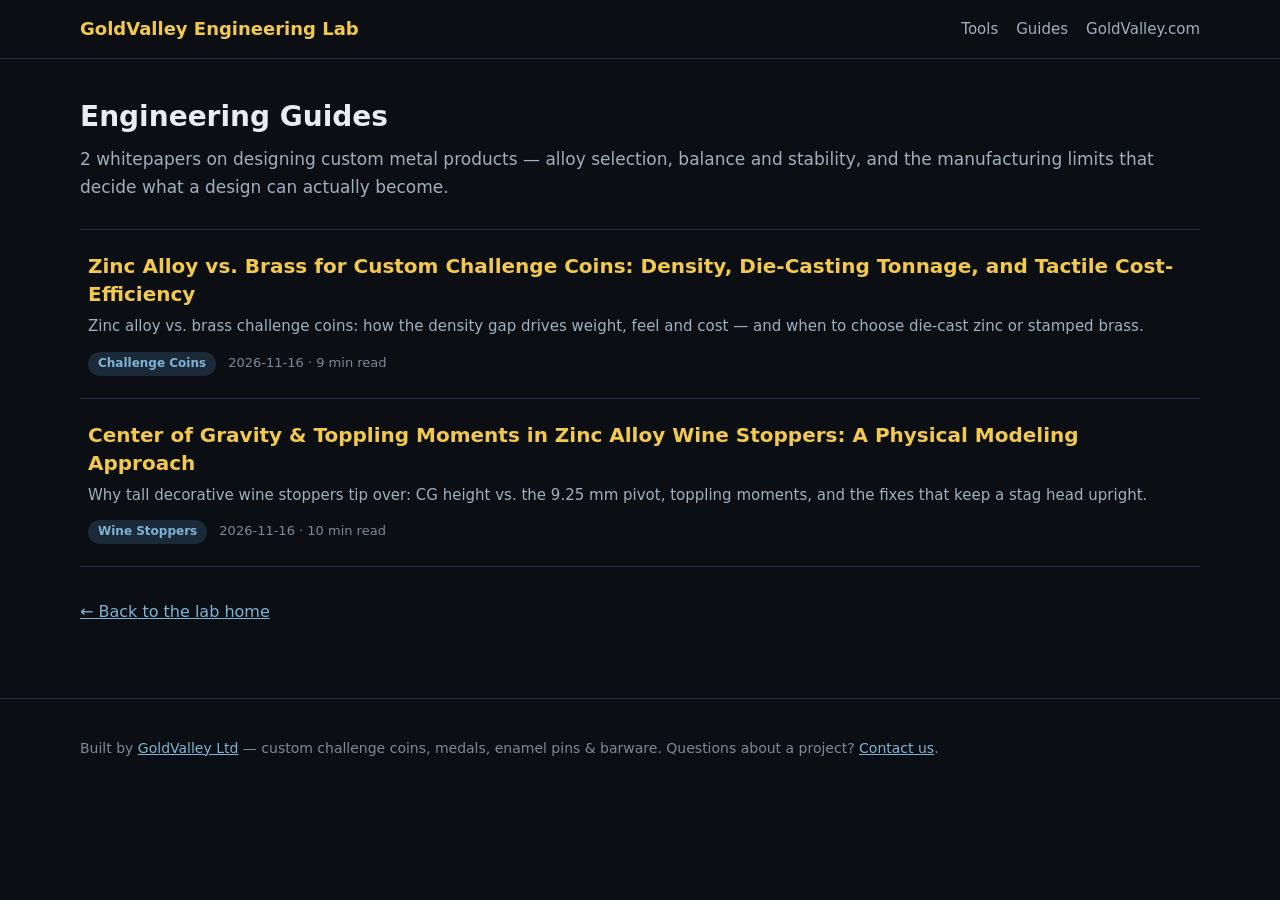
==== guides/index.html @ 3a90ec61 "Homepage redesign: wide layout (1120px), tools as 2-col product grid, guides as editorial list + ded" ====
<!DOCTYPE html>
<html lang="en">
<head>
<meta charset="utf-8">
<meta name="viewport" content="width=device-width, initial-scale=1">
<title>Engineering Guides — GoldValley Engineering Lab</title>
<meta name="description" content="DFM whitepapers from GoldValley: alloy selection, centre-of-gravity modelling, and manufacturing guides for custom metal products.">
<link rel="canonical" href="https://goldvalleyltd.github.io/guides/">
<meta property="og:title" content="Engineering Guides — GoldValley Engineering Lab">
<meta property="og:description" content="DFM whitepapers from GoldValley: alloy selection, centre-of-gravity modelling, and manufacturing guides for custom metal products.">
<meta property="og:type" content="website">
<meta property="og:url" content="https://goldvalleyltd.github.io/guides/">
<meta name="google-site-verification" content="7lYSJzwFEwVVvmBxMrC_s2HmvsHmRAUf4DjqhZ7b164" />
<script type="application/ld+json">{"@context":"https://schema.org","@type":"WebPage","name":"Engineering Guides — GoldValley Engineering Lab","url":"https://goldvalleyltd.github.io/guides/"}</script>
<link rel="stylesheet" href="/assets/style.css">
</head>
<body>
<header class="site-header"><div class="wrap wide">
  <a class="brand" href="/">GoldValley Engineering Lab</a>
  <nav><a href="/tools/">Tools</a><a href="/guides/">Guides</a><a href="https://www.goldvalleyltd.com/">GoldValley.com</a></nav>
</div></header>
<main><div class="wrap wide">
<h1>Engineering Guides</h1>
<p class="lede">2 whitepapers on designing custom metal products — alloy selection, balance and stability, and the manufacturing limits that decide what a design can actually become.</p>
<div class="guide-list">
<a class="guide-row" href="https://goldvalleyltd.github.io/guides/brass-vs-zinc-alloy-coins/"><h2>Zinc Alloy vs. Brass for Custom Challenge Coins: Density, Die-Casting Tonnage, and Tactile Cost-Efficiency</h2><p>Zinc alloy vs. brass challenge coins: how the density gap drives weight, feel and cost — and when to choose die-cast zinc or stamped brass.</p><span class="guide-meta"><span class="topic">Challenge Coins</span> 2026-11-16 · 9 min read</span></a><a class="guide-row" href="https://goldvalleyltd.github.io/guides/wine-stopper-center-of-gravity/"><h2>Center of Gravity & Toppling Moments in Zinc Alloy Wine Stoppers: A Physical Modeling Approach</h2><p>Why tall decorative wine stoppers tip over: CG height vs. the 9.25 mm pivot, toppling moments, and the fixes that keep a stag head upright.</p><span class="guide-meta"><span class="topic">Wine Stoppers</span> 2026-11-16 · 10 min read</span></a>
</div>
<p class="back"><a href="/">← Back to the lab home</a></p>

</div></main>
<footer class="site-footer"><div class="wrap wide">
  <p>Built by <a href="https://www.goldvalleyltd.com/">GoldValley Ltd</a> — custom challenge coins, medals, enamel pins &amp; barware. Questions about a project? <a href="https://www.goldvalleyltd.com/contact-us/">Contact us</a>.</p>
</div></footer>
</body>
</html>
---- assets/style.css ----
body{font-family:system-ui,-apple-system,"Segoe UI",Roboto,Helvetica,Arial,sans-serif;margin:0;background:#0b0f14;color:#e8edf2;line-height:1.65}
.wrap{max-width:760px;margin:0 auto;padding:0 20px}
.wrap.wide{max-width:1120px}
a{color:#7fb3d5}
.site-header{border-bottom:1px solid #223040;padding:14px 0}
.site-header .wrap{display:flex;justify-content:space-between;align-items:center;flex-wrap:wrap;gap:8px}
.brand{color:#f2c94c;font-weight:700;text-decoration:none;font-size:18px}
.site-header nav a{color:#9fb0c0;text-decoration:none;margin-left:18px;font-size:15px}
.site-header nav a:hover{color:#e8edf2}
main{padding:40px 0 56px}
h1{font-size:28px;line-height:1.3;margin:0 0 10px}
h2{font-size:22px;margin:36px 0 10px}
h3{font-size:18px;margin:28px 0 8px}
p.lede{color:#9fb0c0;margin:0 0 28px;font-size:17px}
.hero{margin-bottom:8px}
.hero h1{font-size:34px}
.section{margin-top:44px}
.section-head{display:flex;justify-content:space-between;align-items:baseline;gap:16px;border-bottom:1px solid #223040;padding-bottom:10px;margin-bottom:20px}
.section-head h2{margin:0;font-size:22px}
.section-link{color:#9fb0c0;text-decoration:none;font-size:15px;white-space:nowrap}
.section-link:hover{color:#f2c94c}
.tool-grid{display:grid;grid-template-columns:1fr 1fr;gap:20px}
.tool-card{display:block;background:#131a22;border:1px solid #223040;border-top:3px solid #f2c94c;border-radius:12px;padding:22px 24px;text-decoration:none;color:inherit}
.tool-card:hover{border-color:#3d5a74;border-top-color:#f2c94c}
.tool-badge{display:inline-block;color:#f2c94c;font-size:12px;font-weight:700;letter-spacing:.08em;text-transform:uppercase}
.tool-card h2{font-size:20px;margin:10px 0 4px;color:#e8edf2}
.tool-tag{color:#7c8a98;font-size:13px;margin:0 0 10px}
.tool-card p{margin:0 0 14px;color:#9fb0c0;font-size:15px}
.tool-launch{color:#f2c94c;font-weight:600;font-size:15px}
.guide-list{border-top:1px solid #223040}
.guide-row{display:block;padding:22px 8px;border-bottom:1px solid #223040;text-decoration:none;color:inherit}
.guide-row:hover{background:#10161d}
.guide-row h2{font-size:20px;line-height:1.4;margin:0 0 6px;color:#f2c94c}
.guide-row p{margin:0 0 10px;color:#9fb0c0;font-size:15px}
.guide-meta{color:#7c8a98;font-size:13px}
.topic{display:inline-block;background:#1a2a38;color:#7fb3d5;border-radius:20px;padding:2px 10px;margin-right:8px;font-size:12px;font-weight:600}
.meta{color:#7c8a98;font-size:14px;margin:0 0 20px}
.tool-callout{background:#131a22;border-left:4px solid #f2c94c;padding:12px 16px;border-radius:0 8px 8px 0;margin:0 0 24px}
.toc{background:#10161d;border:1px solid #223040;border-radius:10px;padding:12px 20px;margin:0 0 28px}
.toc p{margin:0 0 6px;font-weight:700;color:#f2c94c}
.toc ul{margin:0;padding-left:20px}
.toc li{margin:4px 0}
.article-body{font-size:16.5px}
.article-body table{border-collapse:collapse;width:100%;margin:20px 0;font-size:15px}
.article-body th,.article-body td{border:1px solid #2a3a4a;padding:8px 10px;text-align:left}
.article-body th{background:#131a22;color:#f2c94c}
.article-body blockquote{border-left:3px solid #3d5a74;margin:20px 0;padding:4px 16px;color:#c4d0dc;background:#10161d;border-radius:0 8px 8px 0}
.article-body img{max-width:100%;height:auto;border-radius:8px}
.cta-box{background:#131a22;border:1px solid #3d5a74;border-radius:12px;padding:20px 24px;margin:36px 0;text-align:center}
.cta-box p{margin:8px 0}
.cta-btn{display:inline-block;background:#f2c94c;color:#0b0f14;font-weight:700;text-decoration:none;padding:10px 22px;border-radius:8px;margin-top:6px}
.back{margin-top:32px}
.site-footer{border-top:1px solid #223040;padding:24px 0 32px;color:#7c8a98;font-size:14px}
@media (max-width:720px){.tool-grid{grid-template-columns:1fr}.hero h1{font-size:27px}}
@media (max-width:560px){h1{font-size:24px}.site-header nav a{margin-left:12px}}
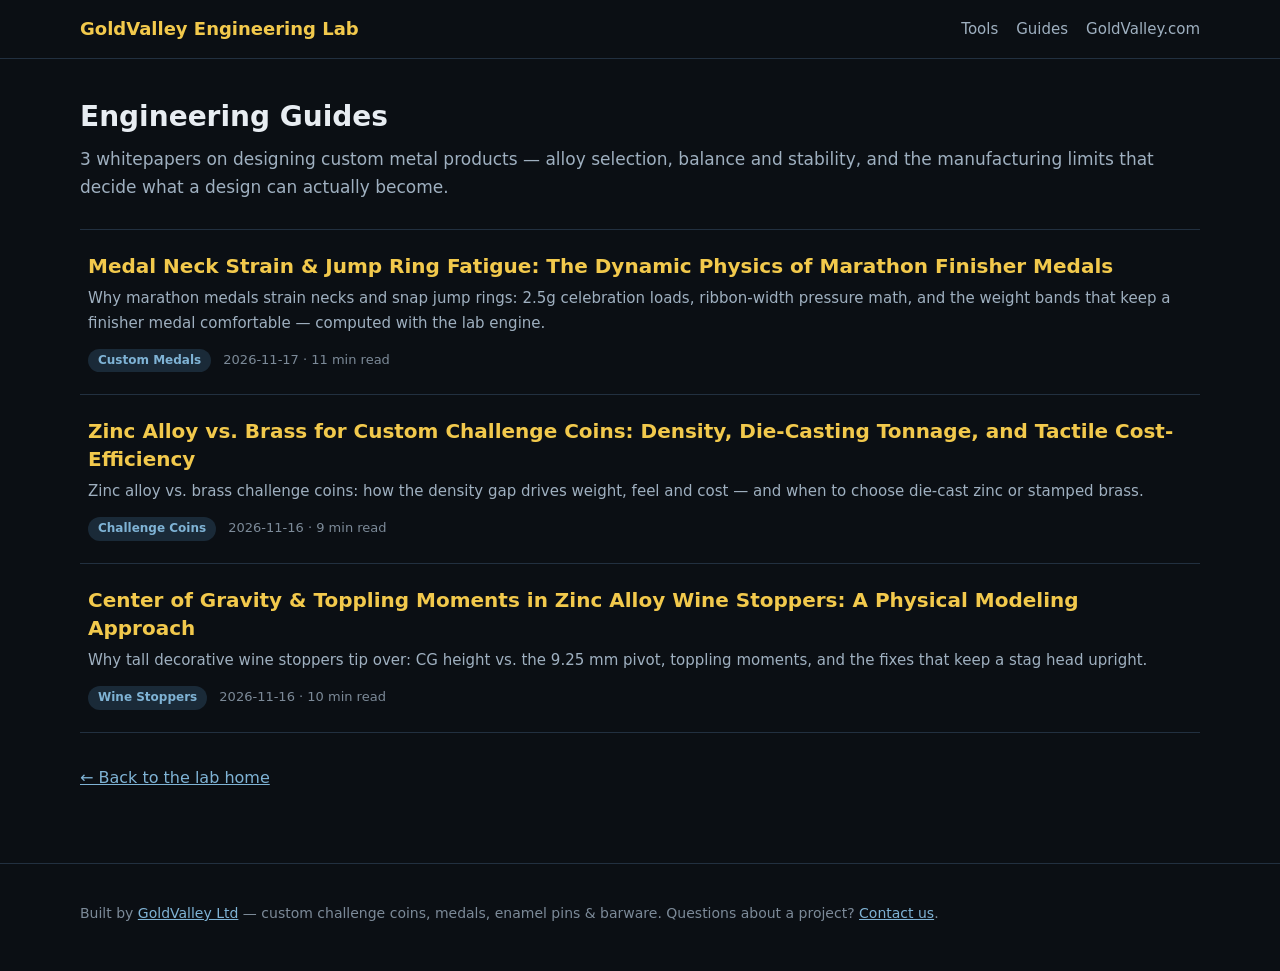
==== commit 71929c7f: "Add guide GH-003: Medal Neck Strain & Jump Ring Fatigue (medal-neck-strain-engineering) - 70mm zinc " ====
--- a/guides/index.html
+++ b/guides/index.html
@@ -12,7 +12,7 @@
 <meta property="og:url" content="https://goldvalleyltd.github.io/guides/">
 <meta name="google-site-verification" content="7lYSJzwFEwVVvmBxMrC_s2HmvsHmRAUf4DjqhZ7b164" />
 <script type="application/ld+json">{"@context":"https://schema.org","@type":"WebPage","name":"Engineering Guides — GoldValley Engineering Lab","url":"https://goldvalleyltd.github.io/guides/"}</script>
-<link rel="stylesheet" href="/assets/style.css">
+<link rel="stylesheet" href="/assets/style.css?v=75b6060c">
 </head>
 <body>
 <header class="site-header"><div class="wrap wide">
@@ -21,9 +21,9 @@
 </div></header>
 <main><div class="wrap wide">
 <h1>Engineering Guides</h1>
-<p class="lede">2 whitepapers on designing custom metal products — alloy selection, balance and stability, and the manufacturing limits that decide what a design can actually become.</p>
+<p class="lede">3 whitepapers on designing custom metal products — alloy selection, balance and stability, and the manufacturing limits that decide what a design can actually become.</p>
 <div class="guide-list">
-<a class="guide-row" href="https://goldvalleyltd.github.io/guides/brass-vs-zinc-alloy-coins/"><h2>Zinc Alloy vs. Brass for Custom Challenge Coins: Density, Die-Casting Tonnage, and Tactile Cost-Efficiency</h2><p>Zinc alloy vs. brass challenge coins: how the density gap drives weight, feel and cost — and when to choose die-cast zinc or stamped brass.</p><span class="guide-meta"><span class="topic">Challenge Coins</span> 2026-11-16 · 9 min read</span></a><a class="guide-row" href="https://goldvalleyltd.github.io/guides/wine-stopper-center-of-gravity/"><h2>Center of Gravity & Toppling Moments in Zinc Alloy Wine Stoppers: A Physical Modeling Approach</h2><p>Why tall decorative wine stoppers tip over: CG height vs. the 9.25 mm pivot, toppling moments, and the fixes that keep a stag head upright.</p><span class="guide-meta"><span class="topic">Wine Stoppers</span> 2026-11-16 · 10 min read</span></a>
+<a class="guide-row" href="https://goldvalleyltd.github.io/guides/medal-neck-strain-engineering/"><h2>Medal Neck Strain & Jump Ring Fatigue: The Dynamic Physics of Marathon Finisher Medals</h2><p>Why marathon medals strain necks and snap jump rings: 2.5g celebration loads, ribbon-width pressure math, and the weight bands that keep a finisher medal comfortable — computed with the lab engine.</p><span class="guide-meta"><span class="topic">Custom Medals</span> 2026-11-17 · 11 min read</span></a><a class="guide-row" href="https://goldvalleyltd.github.io/guides/brass-vs-zinc-alloy-coins/"><h2>Zinc Alloy vs. Brass for Custom Challenge Coins: Density, Die-Casting Tonnage, and Tactile Cost-Efficiency</h2><p>Zinc alloy vs. brass challenge coins: how the density gap drives weight, feel and cost — and when to choose die-cast zinc or stamped brass.</p><span class="guide-meta"><span class="topic">Challenge Coins</span> 2026-11-16 · 9 min read</span></a><a class="guide-row" href="https://goldvalleyltd.github.io/guides/wine-stopper-center-of-gravity/"><h2>Center of Gravity & Toppling Moments in Zinc Alloy Wine Stoppers: A Physical Modeling Approach</h2><p>Why tall decorative wine stoppers tip over: CG height vs. the 9.25 mm pivot, toppling moments, and the fixes that keep a stag head upright.</p><span class="guide-meta"><span class="topic">Wine Stoppers</span> 2026-11-16 · 10 min read</span></a>
 </div>
 <p class="back"><a href="/">← Back to the lab home</a></p>
 
--- a/assets/style.css
+++ b/assets/style.css
@@ -35,7 +35,11 @@
 .guide-meta{color:#7c8a98;font-size:13px}
 .topic{display:inline-block;background:#1a2a38;color:#7fb3d5;border-radius:20px;padding:2px 10px;margin-right:8px;font-size:12px;font-weight:600}
 .meta{color:#7c8a98;font-size:14px;margin:0 0 20px}
-.tool-callout{background:#131a22;border-left:4px solid #f2c94c;padding:12px 16px;border-radius:0 8px 8px 0;margin:0 0 24px}
+.guide-layout{display:grid;grid-template-columns:minmax(0,1fr) 280px;gap:48px;align-items:start}
+.guide-sidebar{position:sticky;top:24px}
+.sidebar-tool{background:#131a22;border:1px solid #223040;border-top:3px solid #f2c94c;border-radius:12px;padding:16px 18px;margin-bottom:20px}
+.sidebar-tool p{margin:6px 0;font-size:14px;color:#9fb0c0}
+.sidebar-tool strong{color:#f2c94c}
 .toc{background:#10161d;border:1px solid #223040;border-radius:10px;padding:12px 20px;margin:0 0 28px}
 .toc p{margin:0 0 6px;font-weight:700;color:#f2c94c}
 .toc ul{margin:0;padding-left:20px}
@@ -51,5 +55,6 @@
 .cta-btn{display:inline-block;background:#f2c94c;color:#0b0f14;font-weight:700;text-decoration:none;padding:10px 22px;border-radius:8px;margin-top:6px}
 .back{margin-top:32px}
 .site-footer{border-top:1px solid #223040;padding:24px 0 32px;color:#7c8a98;font-size:14px}
+@media (max-width:900px){.guide-layout{grid-template-columns:1fr}.guide-sidebar{position:static}}
 @media (max-width:720px){.tool-grid{grid-template-columns:1fr}.hero h1{font-size:27px}}
 @media (max-width:560px){h1{font-size:24px}.site-header nav a{margin-left:12px}}
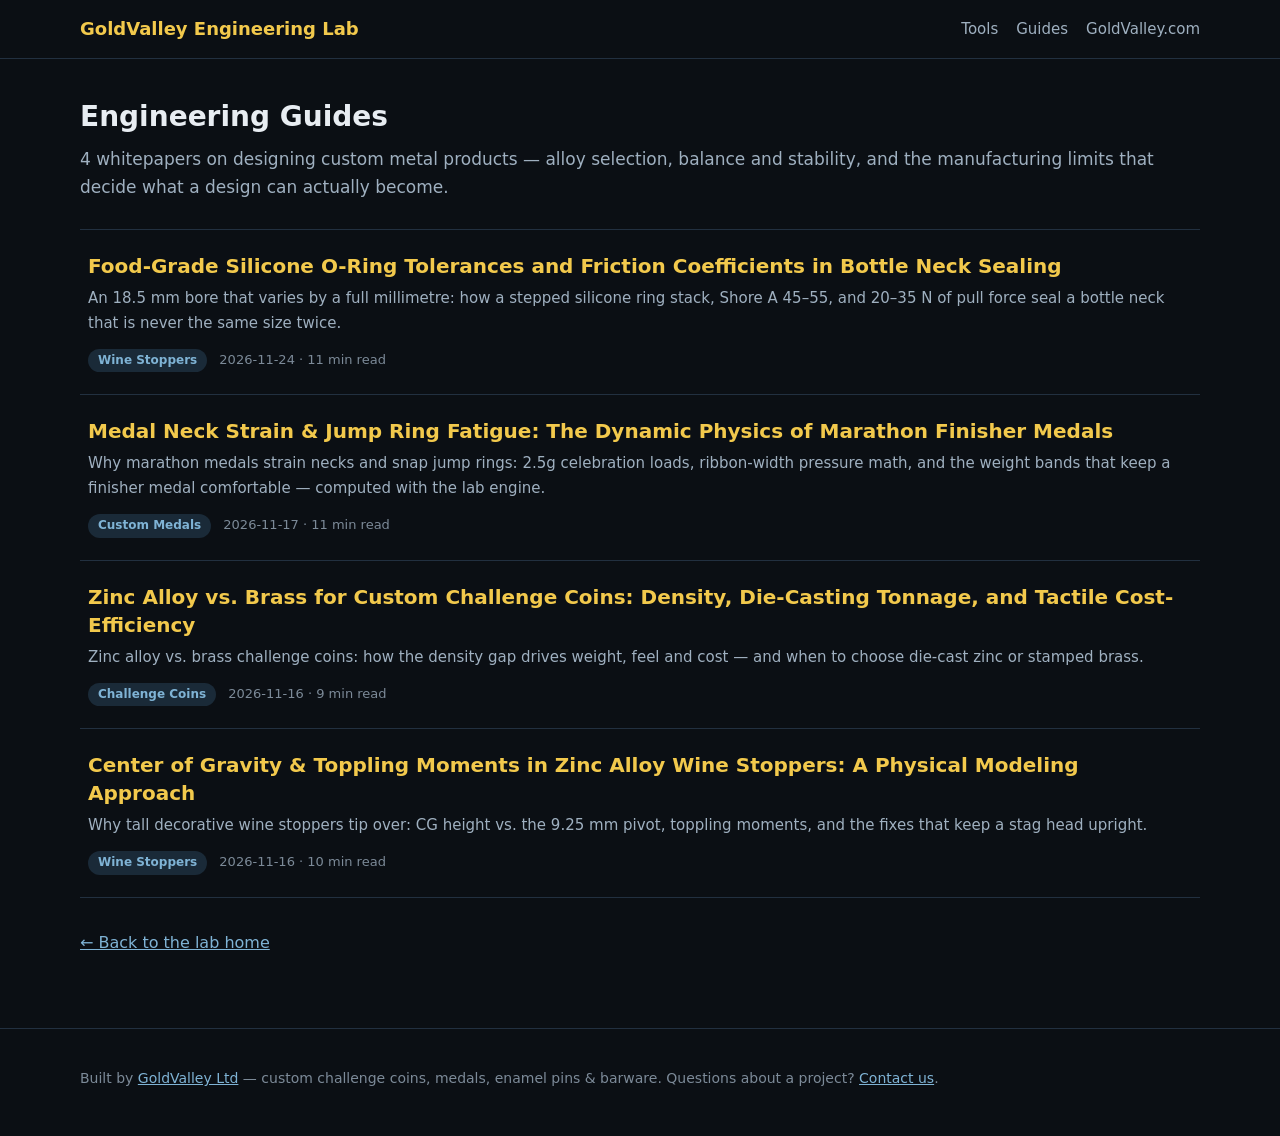
==== commit a6c14bda: "GH-004: Add guide silicone-o-ring-sealing-tolerances (2192 words)" ====
--- a/guides/index.html
+++ b/guides/index.html
@@ -21,9 +21,9 @@
 </div></header>
 <main><div class="wrap wide">
 <h1>Engineering Guides</h1>
-<p class="lede">3 whitepapers on designing custom metal products — alloy selection, balance and stability, and the manufacturing limits that decide what a design can actually become.</p>
+<p class="lede">4 whitepapers on designing custom metal products — alloy selection, balance and stability, and the manufacturing limits that decide what a design can actually become.</p>
 <div class="guide-list">
-<a class="guide-row" href="https://goldvalleyltd.github.io/guides/medal-neck-strain-engineering/"><h2>Medal Neck Strain & Jump Ring Fatigue: The Dynamic Physics of Marathon Finisher Medals</h2><p>Why marathon medals strain necks and snap jump rings: 2.5g celebration loads, ribbon-width pressure math, and the weight bands that keep a finisher medal comfortable — computed with the lab engine.</p><span class="guide-meta"><span class="topic">Custom Medals</span> 2026-11-17 · 11 min read</span></a><a class="guide-row" href="https://goldvalleyltd.github.io/guides/brass-vs-zinc-alloy-coins/"><h2>Zinc Alloy vs. Brass for Custom Challenge Coins: Density, Die-Casting Tonnage, and Tactile Cost-Efficiency</h2><p>Zinc alloy vs. brass challenge coins: how the density gap drives weight, feel and cost — and when to choose die-cast zinc or stamped brass.</p><span class="guide-meta"><span class="topic">Challenge Coins</span> 2026-11-16 · 9 min read</span></a><a class="guide-row" href="https://goldvalleyltd.github.io/guides/wine-stopper-center-of-gravity/"><h2>Center of Gravity & Toppling Moments in Zinc Alloy Wine Stoppers: A Physical Modeling Approach</h2><p>Why tall decorative wine stoppers tip over: CG height vs. the 9.25 mm pivot, toppling moments, and the fixes that keep a stag head upright.</p><span class="guide-meta"><span class="topic">Wine Stoppers</span> 2026-11-16 · 10 min read</span></a>
+<a class="guide-row" href="https://goldvalleyltd.github.io/guides/silicone-o-ring-sealing-tolerances/"><h2>Food-Grade Silicone O-Ring Tolerances and Friction Coefficients in Bottle Neck Sealing</h2><p>An 18.5 mm bore that varies by a full millimetre: how a stepped silicone ring stack, Shore A 45–55, and 20–35 N of pull force seal a bottle neck that is never the same size twice.</p><span class="guide-meta"><span class="topic">Wine Stoppers</span> 2026-11-24 · 11 min read</span></a><a class="guide-row" href="https://goldvalleyltd.github.io/guides/medal-neck-strain-engineering/"><h2>Medal Neck Strain & Jump Ring Fatigue: The Dynamic Physics of Marathon Finisher Medals</h2><p>Why marathon medals strain necks and snap jump rings: 2.5g celebration loads, ribbon-width pressure math, and the weight bands that keep a finisher medal comfortable — computed with the lab engine.</p><span class="guide-meta"><span class="topic">Custom Medals</span> 2026-11-17 · 11 min read</span></a><a class="guide-row" href="https://goldvalleyltd.github.io/guides/brass-vs-zinc-alloy-coins/"><h2>Zinc Alloy vs. Brass for Custom Challenge Coins: Density, Die-Casting Tonnage, and Tactile Cost-Efficiency</h2><p>Zinc alloy vs. brass challenge coins: how the density gap drives weight, feel and cost — and when to choose die-cast zinc or stamped brass.</p><span class="guide-meta"><span class="topic">Challenge Coins</span> 2026-11-16 · 9 min read</span></a><a class="guide-row" href="https://goldvalleyltd.github.io/guides/wine-stopper-center-of-gravity/"><h2>Center of Gravity & Toppling Moments in Zinc Alloy Wine Stoppers: A Physical Modeling Approach</h2><p>Why tall decorative wine stoppers tip over: CG height vs. the 9.25 mm pivot, toppling moments, and the fixes that keep a stag head upright.</p><span class="guide-meta"><span class="topic">Wine Stoppers</span> 2026-11-16 · 10 min read</span></a>
 </div>
 <p class="back"><a href="/">← Back to the lab home</a></p>
 
